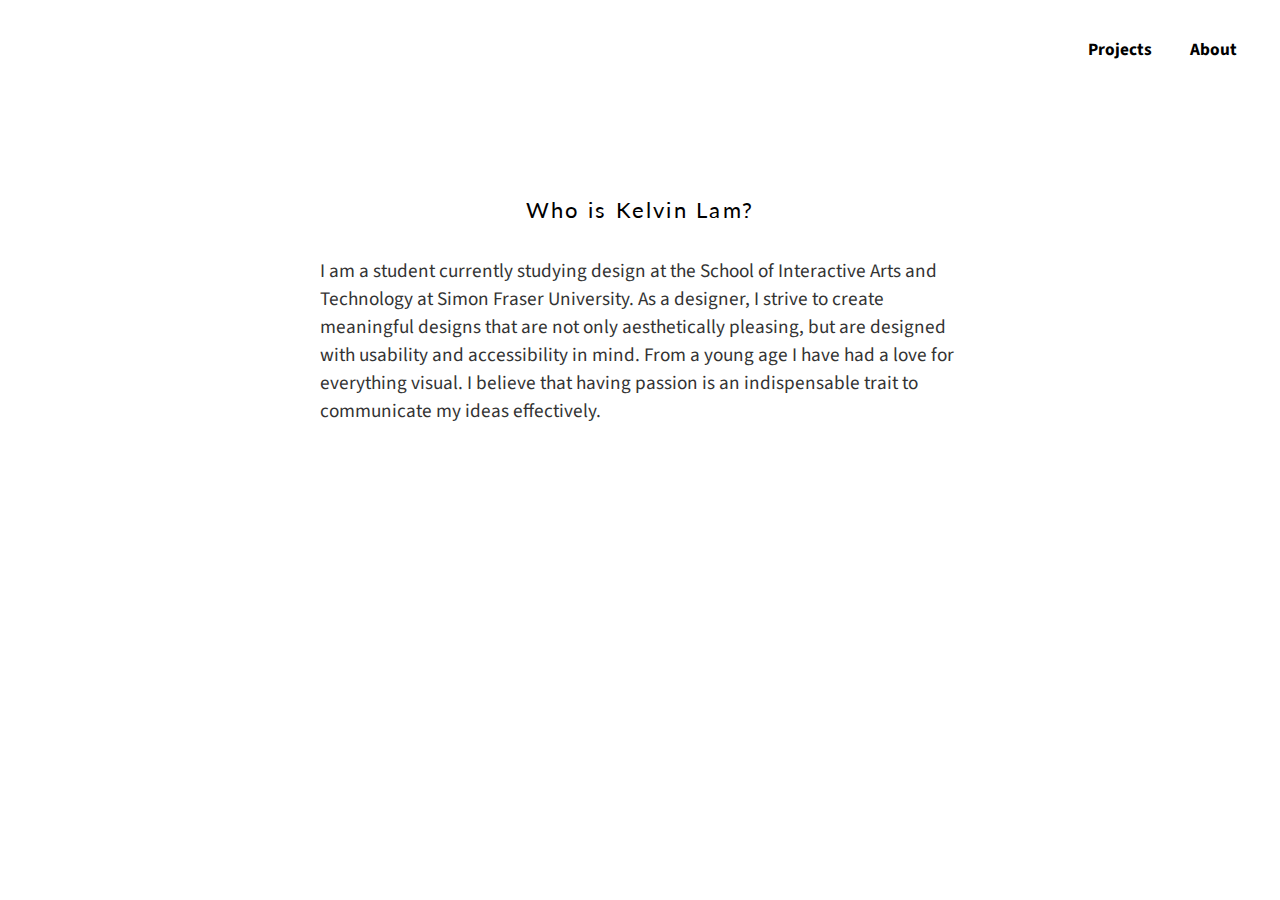
==== P03/about.html @ 129e7956 "p03 mar14" ====
<!DOCTYPE html>
<html lang="en">

  <head>
    <meta charset="utf-8">
    <meta name="viewport" content="width=device-width, initial-scale=1">
    <title>About</title>

    <link href="css/main.css" rel="stylesheet">
    <link href="css/grid.css" rel="stylesheet">

    <link href="https://fonts.googleapis.com/css?family=Source+Sans+Pro:300" rel="stylesheet">
    <link href="https://fonts.googleapis.com/css?family=Lato" rel="stylesheet">
    <link href="https://fonts.googleapis.com/css?family=Raleway:300" rel="stylesheet"> 
  </head>


  <body>
    <header>
      <div class="container">
        <nav class="right">
          <p>
            <a href="index.html">Projects</a>
            <a href="about.html">About</a>
          </p>
        </nav>
      </div>
    </header>

<!-- content area -->
    <div class="content2">
      <div class="block">
        <h2 class="centered">Who is Kelvin Lam?</h2>
        <p>I am a student currently studying design at the School of Interactive Arts and Technology at Simon Fraser University. As a designer, I strive to create meaningful designs that are not only aesthetically pleasing, but are designed with usability and accessibility in mind. From a young age I have had a love for everything visual. I believe that having passion is an indispensable trait to communicate my ideas effectively.</p>
      </div>
    </div>
<!-- //content area -->
  </body>
</html>
---- P03/css/main.css ----
body {
  font-family: Lato, sans-serif;
  margin: 0;
}

p {
  font-family: Source Sans Pro, sans-serif;
  font-size: 1.2em;
  color: #333;
}

header {
  padding: 0 2%;
}

header .right {
  margin-top: 1em;
}

a {
  text-decoration: none;
  color: black;
  -webkit-transition: color 0.5s ease-out;
  transition: color 0.3s ease-out
}

a:hover {
  color: #a1cf5b;
}

nav a {
  text-decoration: none;
  padding: 1em;
  font-size: 0.9em;
  font-weight: bold;
}

code {
  display: block;
  margin-bottom: 1em;
}

section h2 {
  border-bottom: dashed #a1cf5b 1px;
}

section h3 {
  margin-bottom: 0.25em;
}

section p {
  margin-top: 0;
}

section code {
  background-color: #ced5c3;
  padding: 1em 1.5em;
}

section, #grid-struct {
  padding: 2rem;
}

.shaded {
  background-color: #f9fcf4;
}

.centered {
  text-align: center;
}

.content2 h2 {
  margin: 1.5em 0;
}

img {
  width: 100%;
  margin-bottom: 1em;
}

/* 
  INTERACTIVE ELEMENTS -------------------
*/

/*Submit button*/
.button {
  background-color: white;
  border: solid #a1cf5b 3px;
  padding: 1em 2em;
  color: #a1cf5b;
  border-radius: .5em;
  margin: 1em;
  font-family: Lato;
  font-weight: bold;
  -webkit-transition: background-color 0.3s ease-out;
  transition: background-color 0.3s ease-out;
}

.button:hover, .button:focus {
  background-color: #a1cf5b;
  color: white;
}

/*Reset button*/
.button2 {
  background-color: white;
  border: solid #333 3px;
  padding: 1em 2em;
  color: #333;
  border-radius: .5em;
  margin: 1em;
  font-family: Lato;
  font-weight: bold;
  -webkit-transition: background-color 0.3s ease-out;
  transition: background-color 0.3s ease-out;
}

.button2:hover, .button2:focus {
  color: white;
  background-color: #333;
}



/* 
  TEXT ELEMENTS -------------------
*/

h1 {
  font-size: 4em;
  font-family: Raleway, sans-serif;
  letter-spacing: 0.2em;
  font-weight: normal;
}

.centered h1 {
  margin-top: 3em;
}

.head1 {
  font-size: 2em;
  letter-spacing: 0.8em;
  font-family: Lato, sans-serif;
  font-weight: normal;
}

h2 {
  margin-top: 0;
  font-size: 1.4em;
  letter-spacing: 0.1em;
  font-weight: normal;
}

h3 {
  font-size: 1.1em;
  font-weight: normal;
}

ul {
  list-style-type: circle;
  font-family: Source Sans Pro, sans-serif;
}

ol {
  font-family: Source Sans Pro, sans-serif;
}

.centered p {
  margin-bottom: 10em;
}

.centered a {

}




/*colour swatches*/
.color1  {
  background-color: #f9fcf4;
  border: solid lightgrey 1px;
}

.color2  {
  background-color: #ced5c3;
}

.color3  {
  background-color: #a1cf5b;
}

.color4  {
  background-color: #333333;
}

.color1, .color2, .color3, .color4 {
  padding: 0.5em;
  margin-bottom: 0.5em;
}

.col1 {
  background-color: #1a1a1a;
}

.col2 {
  background-color: #404040;
}

.col3 {
  background-color: #666666;
}

.col4 {
  background-color: #8c8c8c;
}

.col1, .col2, .col3, .col4 {
  padding: 1em;
  margin-bottom: 0.5em;
}

.green-border{
  border-top: dotted #a1cf5b 0.5em;
  border-bottom: dotted #a1cf5b 0.5em;
}

.colour-name{
  color: black;
  margin-top: 1em;
  font-family: Lato;
  text-align: center;
}

.color4 .colour-name{
  color: white;
}

.grid-name{
  color: white;
  margin-top: 1em;
  font-family: Lato;
  text-align: center;
  letter-spacing: 0.2em;
}

#green-shadow {
  text-shadow: 4px 4px #d7e5c0;
}
---- P03/css/grid.css ----
* {
    box-sizing: border-box;
}

.container {
    display: flex;
    flex-wrap: wrap;
}

.content {
    display: flex;
    flex-wrap: wrap;
    width: 80%;
    margin: 0 auto;
}

.content2 {
    display: flex;
    flex-wrap: wrap;
    width: 50%;
    margin: 5em auto;
}

.block {
    flex-grow: 1;
    flex-basis: 20em;
}

.block2 {
    flex-grow: 1;
    flex-basis: 10em;
}

.right {
    flex-grow: 1;
    flex-basis: 10em;
    text-align: right;
}

.thumbnail {
    flex-grow: 1;
    flex-basis: 20em;
    margin: 0.5em;
}
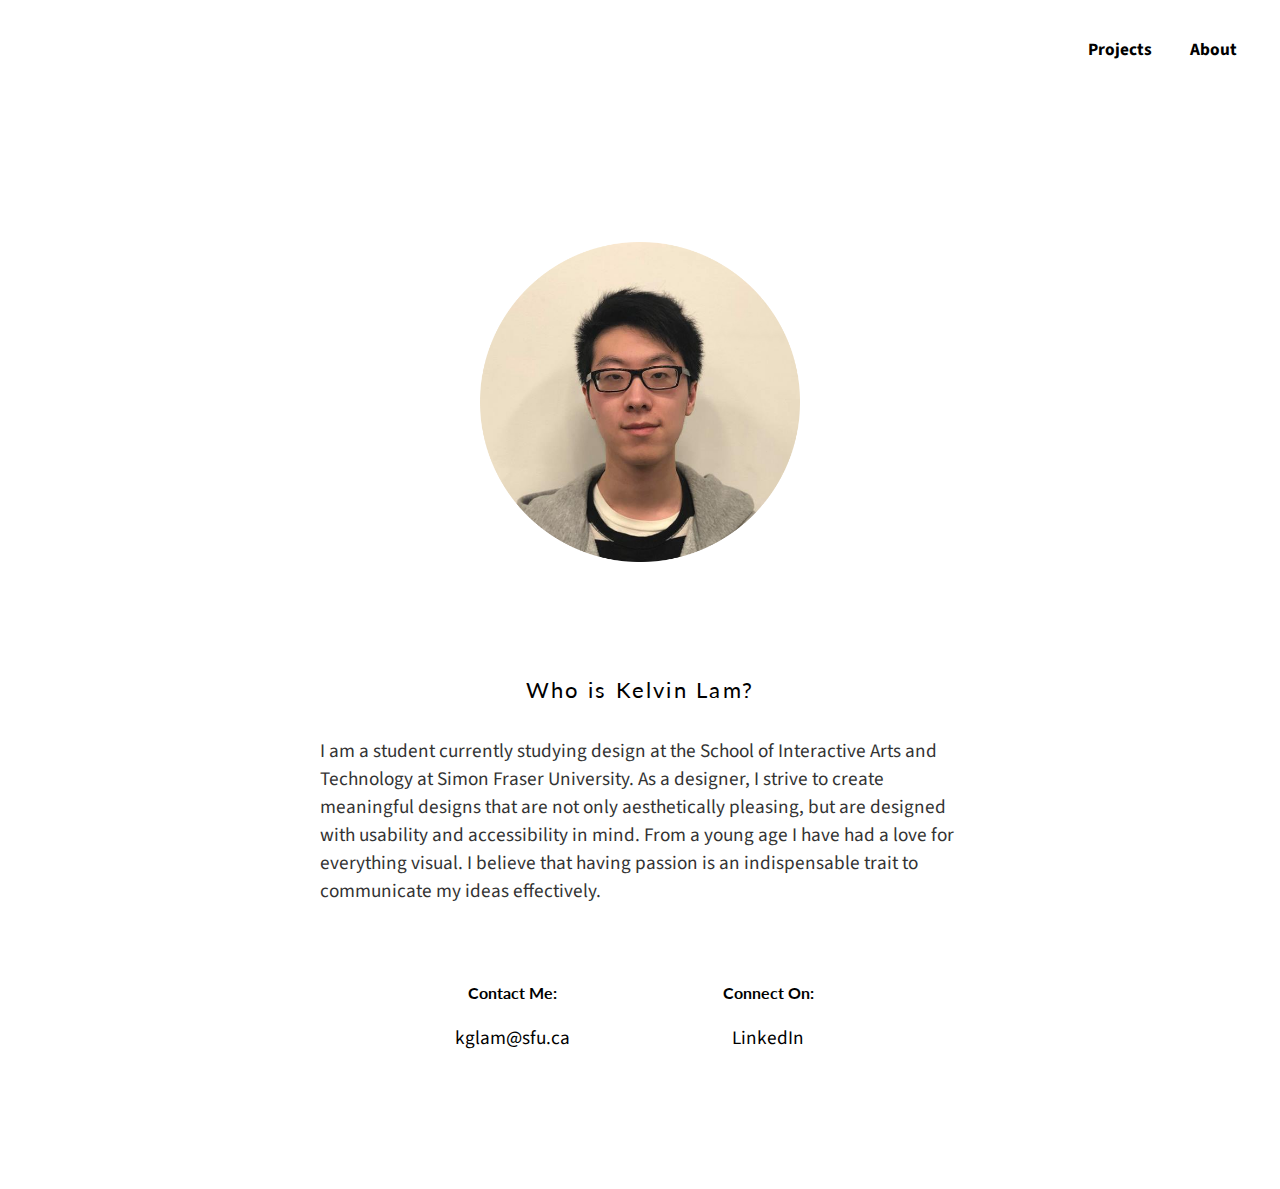
==== commit d452db05: "mar21" ====
--- a/P03/about.html
+++ b/P03/about.html
@@ -29,10 +29,27 @@
 
 <!-- content area -->
     <div class="content2">
-      <div class="block">
-        <h2 class="centered">Who is Kelvin Lam?</h2>
-        <p>I am a student currently studying design at the School of Interactive Arts and Technology at Simon Fraser University. As a designer, I strive to create meaningful designs that are not only aesthetically pleasing, but are designed with usability and accessibility in mind. From a young age I have had a love for everything visual. I believe that having passion is an indispensable trait to communicate my ideas effectively.</p>
+      <img class="content2" src="img/me.png" alt="portrait of me">
+      <div class="container">
+        <div class="block">
+          <h2 class="centered">Who is Kelvin Lam?</h2>
+          <p>I am a student currently studying design at the School of Interactive Arts and Technology at Simon Fraser University. As a designer, I strive to create meaningful designs that are not only aesthetically pleasing, but are designed with usability and accessibility in mind. From a young age I have had a love for everything visual. I believe that having passion is an indispensable trait to communicate my ideas effectively.</p>
+
+          <div class="content">
+            <div class="block2">
+              <h4 class="centered">Contact Me:</h4>
+              <p class="centered"><a href="mailto:kglam@sfu.ca">kglam@sfu.ca</a></p>
+            </div>
+             <div class="block2">
+              <h4 class="centered">Connect On:</h4>
+              <p class="centered"><a href="https://www.linkedin.com/in/kelvinlam-/">LinkedIn</a></p>
+            </div>
+          </div>
+
+
+        </div>
       </div>
+
     </div>
 <!-- //content area -->
   </body>
--- a/P03/css/main.css
+++ b/P03/css/main.css
@@ -15,6 +15,10 @@
 
 header .right {
   margin-top: 1em;
+}
+
+footer .block {
+  margin-top: 5em;
 }
 
 a {
@@ -169,10 +173,6 @@
   margin-bottom: 10em;
 }
 
-.centered a {
-
-}
-
 
 
 
@@ -246,4 +246,22 @@
 
 #green-shadow {
   text-shadow: 4px 4px #d7e5c0;
-}+}
+
+
+/*videos*/
+.video {
+  position: relative;
+  padding-bottom: 56.25%; /* 16:9 */
+  padding-top: 25px;
+  height: 0;
+}
+
+.video iframe {
+  position: absolute;
+  top: 0;
+  left: 0;
+  width: 100%;
+  height: 100%;
+}
+ /*learned how to make video player size responsive from https://css-tricks.com/NetMag/FluidWidthVideo/Article-FluidWidthVideo.php*/--- a/P03/css/grid.css
+++ b/P03/css/grid.css
@@ -21,6 +21,10 @@
     margin: 5em auto;
 }
 
+.content2 p {
+    margin-bottom: 3em;
+}
+
 .block {
     flex-grow: 1;
     flex-basis: 20em;
@@ -42,3 +46,38 @@
     flex-basis: 20em;
     margin: 0.5em;
 }
+
+/*responsiveness*/
+@media (max-width: 50em) {
+    .content2 {
+        width: 70%;
+    }
+}
+
+
+@media (max-width: 30em) {
+    h1 {
+        font-size: 3em;
+    }
+
+    .content {
+        width: 95%;
+    }
+
+    .content2 {
+        width: 85%;
+        font-size: 85%;
+    }
+
+    .right {
+        text-align: center;
+    }
+
+    .centered p {
+        margin-bottom: 4em;
+    }
+
+    .centered h1 {
+        margin-top: 2em;
+    }
+}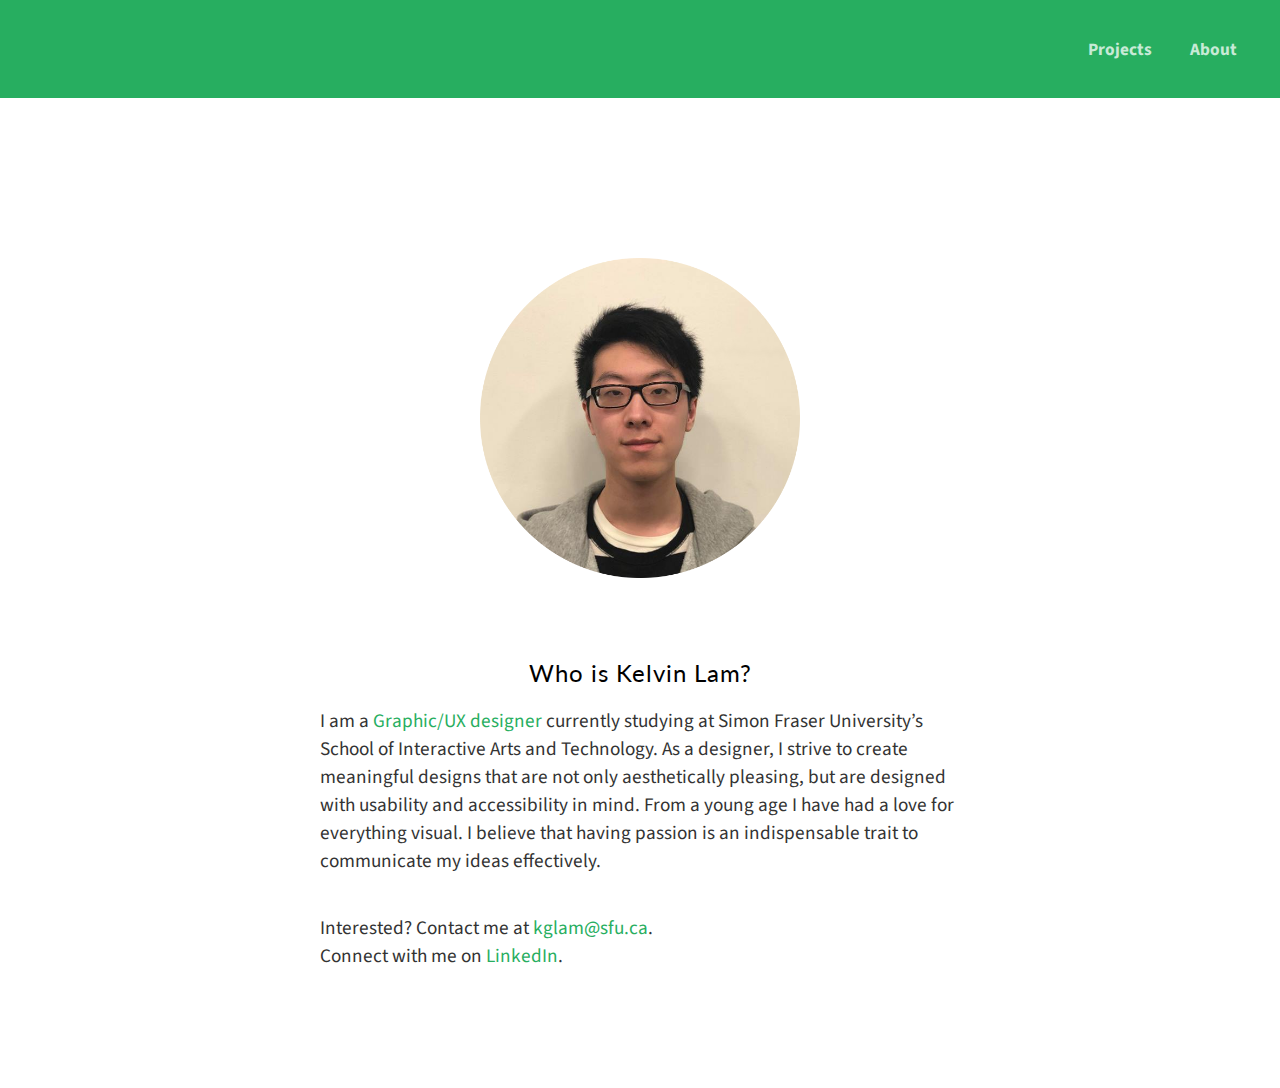
==== commit 0df231d0: "mar28 version" ====
--- a/P03/about.html
+++ b/P03/about.html
@@ -11,7 +11,7 @@
 
     <link href="https://fonts.googleapis.com/css?family=Source+Sans+Pro:300" rel="stylesheet">
     <link href="https://fonts.googleapis.com/css?family=Lato" rel="stylesheet">
-    <link href="https://fonts.googleapis.com/css?family=Raleway:300" rel="stylesheet"> 
+    <link href="https://fonts.googleapis.com/css?family=Montserrat:800" rel="stylesheet"> 
   </head>
 
 
@@ -28,23 +28,16 @@
     </header>
 
 <!-- content area -->
-    <div class="content2">
-      <img class="content2" src="img/me.png" alt="portrait of me">
+    <div class="content">
+      <img class="content" src="img/me.png" alt="portrait of me">
       <div class="container">
         <div class="block">
           <h2 class="centered">Who is Kelvin Lam?</h2>
-          <p>I am a student currently studying design at the School of Interactive Arts and Technology at Simon Fraser University. As a designer, I strive to create meaningful designs that are not only aesthetically pleasing, but are designed with usability and accessibility in mind. From a young age I have had a love for everything visual. I believe that having passion is an indispensable trait to communicate my ideas effectively.</p>
+          <p>I am a <em>Graphic/UX designer</em> currently studying at Simon Fraser University’s School of Interactive Arts and Technology. As a designer, I strive to create meaningful designs that are not only aesthetically pleasing, but are designed with usability and accessibility in mind. From a young age I have had a love for everything visual. I believe that having passion is an indispensable trait to communicate my ideas effectively.</p>
 
-          <div class="content">
-            <div class="block2">
-              <h4 class="centered">Contact Me:</h4>
-              <p class="centered"><a href="mailto:kglam@sfu.ca">kglam@sfu.ca</a></p>
+            <div class="block  centered">
+              <p class="block2">Interested? Contact me at <a href="mailto:kglam@sfu.ca">kglam@sfu.ca</a>.<br>Connect with me on <a href="https://www.linkedin.com/in/kelvinlam-/">LinkedIn</a>.</p>
             </div>
-             <div class="block2">
-              <h4 class="centered">Connect On:</h4>
-              <p class="centered"><a href="https://www.linkedin.com/in/kelvinlam-/">LinkedIn</a></p>
-            </div>
-          </div>
 
 
         </div>
--- a/P03/css/main.css
+++ b/P03/css/main.css
@@ -11,25 +11,27 @@
 
 header {
   padding: 0 2%;
+  background-color: #27ae60;
 }
 
 header .right {
+  margin: 1em 0;
+}
+
+footer .block {
   margin-top: 1em;
-}
-
-footer .block {
-  margin-top: 5em;
 }
 
 a {
   text-decoration: none;
-  color: black;
+  color: #27ae60;
   -webkit-transition: color 0.5s ease-out;
   transition: color 0.3s ease-out
 }
 
 a:hover {
-  color: #a1cf5b;
+  font-weight: bold;
+  color: #27ae60;
 }
 
 nav a {
@@ -37,6 +39,11 @@
   padding: 1em;
   font-size: 0.9em;
   font-weight: bold;
+  color: #c7ead6;
+}
+
+nav a:hover {
+  color: white;
 }
 
 code {
@@ -80,6 +87,11 @@
 img {
   width: 100%;
   margin-bottom: 1em;
+}
+
+em {
+  color: #27ae60;
+  font-style: normal;
 }
 
 /* 
@@ -131,14 +143,10 @@
 */
 
 h1 {
-  font-size: 4em;
-  font-family: Raleway, sans-serif;
-  letter-spacing: 0.2em;
-  font-weight: normal;
-}
-
-.centered h1 {
-  margin-top: 3em;
+  font-size: 5em;
+  font-family: Montserrat, sans-serif;
+  letter-spacing: 0.1em;
+  font-weight: normal;
 }
 
 .head1 {
@@ -146,17 +154,18 @@
   letter-spacing: 0.8em;
   font-family: Lato, sans-serif;
   font-weight: normal;
+  color: white;
 }
 
 h2 {
   margin-top: 0;
-  font-size: 1.4em;
-  letter-spacing: 0.1em;
+  font-size: 1.5em;
+  letter-spacing: 1px;
   font-weight: normal;
 }
 
 h3 {
-  font-size: 1.1em;
+  font-size: 1.2em;
   font-weight: normal;
 }
 
@@ -169,8 +178,8 @@
   font-family: Source Sans Pro, sans-serif;
 }
 
-.centered p {
-  margin-bottom: 10em;
+.green p {
+  font-size: 1.5em;
 }
 
 
@@ -187,7 +196,7 @@
 }
 
 .color3  {
-  background-color: #a1cf5b;
+  background-color: #27ae60;
 }
 
 .color4  {
@@ -195,7 +204,7 @@
 }
 
 .color1, .color2, .color3, .color4 {
-  padding: 0.5em;
+  padding-top: 1.5em;
   margin-bottom: 0.5em;
 }
 
@@ -217,6 +226,7 @@
 
 .col1, .col2, .col3, .col4 {
   padding: 1em;
+  padding-top: 2em;
   margin-bottom: 0.5em;
 }
 
@@ -232,6 +242,16 @@
   text-align: center;
 }
 
+.green {
+  background-color: #27ae60;
+  color: white;
+  padding: 16% 0;
+}
+
+.green p {
+  color: white;
+}
+
 .color4 .colour-name{
   color: white;
 }
@@ -243,11 +263,6 @@
   text-align: center;
   letter-spacing: 0.2em;
 }
-
-#green-shadow {
-  text-shadow: 4px 4px #d7e5c0;
-}
-
 
 /*videos*/
 .video {
@@ -264,4 +279,17 @@
   width: 100%;
   height: 100%;
 }
- /*learned how to make video player size responsive from https://css-tricks.com/NetMag/FluidWidthVideo/Article-FluidWidthVideo.php*/+ /*learned how to make video player size responsive from https://css-tricks.com/NetMag/FluidWidthVideo/Article-FluidWidthVideo.php*/
+
+ 
+/*other*/
+
+::-moz-selection { /* Code for Firefox */
+  color: white;
+  background: #27ae60;
+}
+::selection {
+  color: white;
+  background: #27ae60;
+}
+/*changing selection colour from https://www.w3schools.com/cssref/sel_selection.asp*/--- a/P03/css/grid.css
+++ b/P03/css/grid.css
@@ -7,22 +7,24 @@
     flex-wrap: wrap;
 }
 
+
 .content {
     display: flex;
     flex-wrap: wrap;
-    width: 80%;
-    margin: 0 auto;
+    width: 50%;
+    margin: 5em auto;
+}
+
+.content p {
+    margin-bottom: 2em;
 }
 
 .content2 {
     display: flex;
     flex-wrap: wrap;
     width: 50%;
-    margin: 5em auto;
-}
-
-.content2 p {
-    margin-bottom: 3em;
+    margin: 0 auto;
+    padding: 15% 0;
 }
 
 .block {
@@ -33,6 +35,7 @@
 .block2 {
     flex-grow: 1;
     flex-basis: 10em;
+    text-align: left;
 }
 
 .right {
@@ -43,28 +46,29 @@
 
 .thumbnail {
     flex-grow: 1;
-    flex-basis: 20em;
-    margin: 0.5em;
+    flex-basis: 15em;
+    margin: 1em;
 }
 
 /*responsiveness*/
-@media (max-width: 50em) {
-    .content2 {
+@media (max-width: 60em) {
+    .content {
         width: 70%;
     }
 }
 
-
-@media (max-width: 30em) {
+@media (max-width: 45em) {
     h1 {
         font-size: 3em;
     }
+}
 
-    .content {
+@media (max-width: 33em) {
+    .content2 {
         width: 95%;
     }
 
-    .content2 {
+    .content {
         width: 85%;
         font-size: 85%;
     }
@@ -72,12 +76,4 @@
     .right {
         text-align: center;
     }
-
-    .centered p {
-        margin-bottom: 4em;
-    }
-
-    .centered h1 {
-        margin-top: 2em;
-    }
 }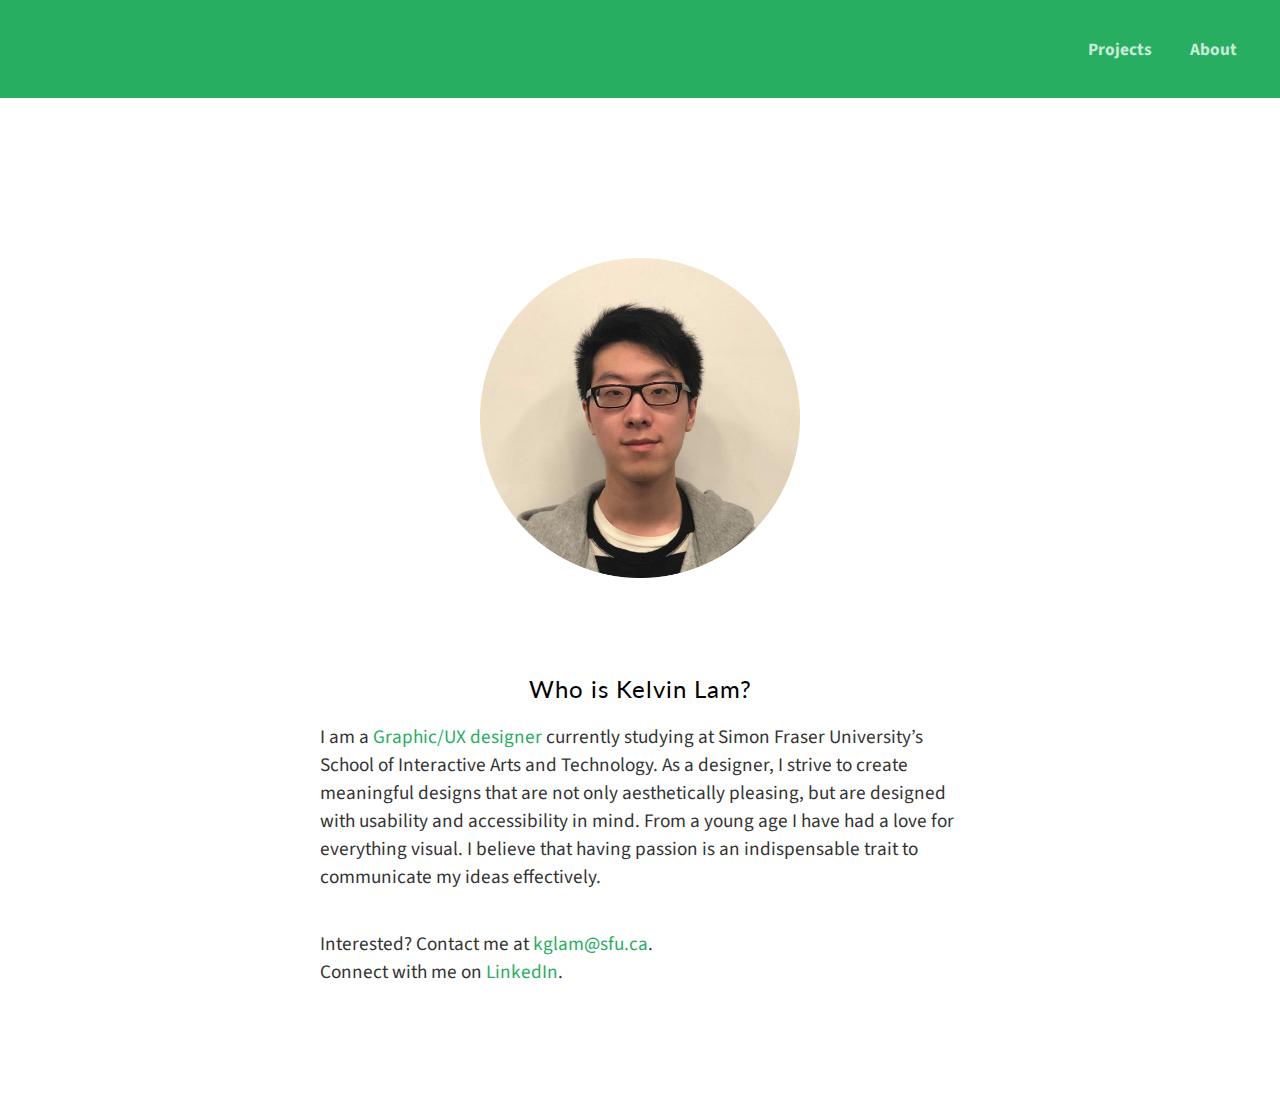
==== commit 371537fa: "Final Version" ====
--- a/P03/about.html
+++ b/P03/about.html
@@ -29,7 +29,11 @@
 
 <!-- content area -->
     <div class="content">
-      <img class="content" src="img/me.png" alt="portrait of me">
+      <div class="content">
+        <div class="block">
+          <img src="img/me.png" alt="portrait of me">
+        </div>
+      </div>
       <div class="container">
         <div class="block">
           <h2 class="centered">Who is Kelvin Lam?</h2>
--- a/P03/css/main.css
+++ b/P03/css/main.css
@@ -1,295 +1,341 @@
-body {
-  font-family: Lato, sans-serif;
-  margin: 0;
-}
-
-p {
-  font-family: Source Sans Pro, sans-serif;
-  font-size: 1.2em;
-  color: #333;
-}
-
-header {
-  padding: 0 2%;
-  background-color: #27ae60;
-}
-
-header .right {
-  margin: 1em 0;
-}
-
-footer .block {
-  margin-top: 1em;
-}
-
-a {
-  text-decoration: none;
-  color: #27ae60;
-  -webkit-transition: color 0.5s ease-out;
-  transition: color 0.3s ease-out
-}
-
-a:hover {
-  font-weight: bold;
-  color: #27ae60;
-}
-
-nav a {
-  text-decoration: none;
-  padding: 1em;
-  font-size: 0.9em;
-  font-weight: bold;
-  color: #c7ead6;
-}
-
-nav a:hover {
-  color: white;
-}
-
-code {
-  display: block;
-  margin-bottom: 1em;
-}
-
-section h2 {
-  border-bottom: dashed #a1cf5b 1px;
-}
-
-section h3 {
-  margin-bottom: 0.25em;
-}
-
-section p {
-  margin-top: 0;
-}
-
-section code {
-  background-color: #ced5c3;
-  padding: 1em 1.5em;
-}
-
-section, #grid-struct {
-  padding: 2rem;
-}
-
-.shaded {
-  background-color: #f9fcf4;
-}
-
-.centered {
-  text-align: center;
-}
-
-.content2 h2 {
-  margin: 1.5em 0;
-}
-
-img {
-  width: 100%;
-  margin-bottom: 1em;
-}
-
-em {
-  color: #27ae60;
-  font-style: normal;
-}
-
-/* 
-  INTERACTIVE ELEMENTS -------------------
-*/
-
-/*Submit button*/
-.button {
-  background-color: white;
-  border: solid #a1cf5b 3px;
-  padding: 1em 2em;
-  color: #a1cf5b;
-  border-radius: .5em;
-  margin: 1em;
-  font-family: Lato;
-  font-weight: bold;
-  -webkit-transition: background-color 0.3s ease-out;
-  transition: background-color 0.3s ease-out;
-}
-
-.button:hover, .button:focus {
-  background-color: #a1cf5b;
-  color: white;
-}
-
-/*Reset button*/
-.button2 {
-  background-color: white;
-  border: solid #333 3px;
-  padding: 1em 2em;
-  color: #333;
-  border-radius: .5em;
-  margin: 1em;
-  font-family: Lato;
-  font-weight: bold;
-  -webkit-transition: background-color 0.3s ease-out;
-  transition: background-color 0.3s ease-out;
-}
-
-.button2:hover, .button2:focus {
-  color: white;
-  background-color: #333;
-}
-
-
-
-/* 
-  TEXT ELEMENTS -------------------
-*/
-
-h1 {
-  font-size: 5em;
-  font-family: Montserrat, sans-serif;
-  letter-spacing: 0.1em;
-  font-weight: normal;
-}
-
-.head1 {
-  font-size: 2em;
-  letter-spacing: 0.8em;
-  font-family: Lato, sans-serif;
-  font-weight: normal;
-  color: white;
-}
-
-h2 {
-  margin-top: 0;
-  font-size: 1.5em;
-  letter-spacing: 1px;
-  font-weight: normal;
-}
-
-h3 {
-  font-size: 1.2em;
-  font-weight: normal;
-}
-
-ul {
-  list-style-type: circle;
-  font-family: Source Sans Pro, sans-serif;
-}
-
-ol {
-  font-family: Source Sans Pro, sans-serif;
-}
-
-.green p {
-  font-size: 1.5em;
-}
-
-
-
-
-/*colour swatches*/
-.color1  {
-  background-color: #f9fcf4;
-  border: solid lightgrey 1px;
-}
-
-.color2  {
-  background-color: #ced5c3;
-}
-
-.color3  {
-  background-color: #27ae60;
-}
-
-.color4  {
-  background-color: #333333;
-}
-
-.color1, .color2, .color3, .color4 {
-  padding-top: 1.5em;
-  margin-bottom: 0.5em;
-}
-
-.col1 {
-  background-color: #1a1a1a;
-}
-
-.col2 {
-  background-color: #404040;
-}
-
-.col3 {
-  background-color: #666666;
-}
-
-.col4 {
-  background-color: #8c8c8c;
-}
-
-.col1, .col2, .col3, .col4 {
-  padding: 1em;
-  padding-top: 2em;
-  margin-bottom: 0.5em;
-}
-
-.green-border{
-  border-top: dotted #a1cf5b 0.5em;
-  border-bottom: dotted #a1cf5b 0.5em;
-}
-
-.colour-name{
-  color: black;
-  margin-top: 1em;
-  font-family: Lato;
-  text-align: center;
-}
-
-.green {
-  background-color: #27ae60;
-  color: white;
-  padding: 16% 0;
-}
-
-.green p {
-  color: white;
-}
-
-.color4 .colour-name{
-  color: white;
-}
-
-.grid-name{
-  color: white;
-  margin-top: 1em;
-  font-family: Lato;
-  text-align: center;
-  letter-spacing: 0.2em;
-}
-
-/*videos*/
-.video {
-  position: relative;
-  padding-bottom: 56.25%; /* 16:9 */
-  padding-top: 25px;
-  height: 0;
-}
-
-.video iframe {
-  position: absolute;
-  top: 0;
-  left: 0;
-  width: 100%;
-  height: 100%;
-}
- /*learned how to make video player size responsive from https://css-tricks.com/NetMag/FluidWidthVideo/Article-FluidWidthVideo.php*/
-
- 
-/*other*/
-
-::-moz-selection { /* Code for Firefox */
-  color: white;
-  background: #27ae60;
-}
-::selection {
-  color: white;
-  background: #27ae60;
-}
+body {
+  font-family: Lato, sans-serif;
+  margin: 0;
+}
+
+p {
+  font-family: Source Sans Pro, sans-serif;
+  font-size: 1.2em;
+  color: #333;
+}
+
+header {
+  padding: 0 2%;
+  background-color: #27ae60;
+}
+
+header .right {
+  margin: 1em 0;
+}
+
+footer .block {
+  margin-top: 1em;
+}
+
+a {
+  text-decoration: none;
+  color: #27ae60;
+  -webkit-transition: color 0.5s ease-out;
+  transition: color 0.3s ease-out
+}
+
+a:hover {
+  font-weight: bold;
+  color: #27ae60;
+}
+
+nav a {
+  text-decoration: none;
+  padding: 1em;
+  font-size: 0.9em;
+  font-weight: bold;
+  color: #c7ead6;
+}
+
+nav a:hover {
+  color: white;
+}
+
+code {
+  display: block;
+  margin-bottom: 1em;
+}
+
+section h2 {
+  border-bottom: dashed #a1cf5b 1px;
+}
+
+section h3 {
+  margin-bottom: 0.25em;
+}
+
+section p {
+  margin-top: 0;
+}
+
+section code {
+  background-color: #ced5c3;
+  padding: 1em 1.5em;
+}
+
+section, #grid-struct {
+  padding: 2rem;
+}
+
+.shaded {
+  background-color: #f9fcf4;
+}
+
+.centered {
+  text-align: center;
+}
+
+.content2 h2 {
+  margin: 1.5em 0;
+}
+
+img {
+  display: block;
+  width: 100%;
+  margin-bottom: 1em;
+}
+
+em {
+  color: #27ae60;
+  font-style: normal;
+}
+
+/* 
+  INTERACTIVE ELEMENTS -------------------
+*/
+
+/*Submit button*/
+.button {
+  background-color: white;
+  border: solid #a1cf5b 3px;
+  padding: 1em 2em;
+  color: #a1cf5b;
+  border-radius: .5em;
+  margin: 1em;
+  font-family: Lato;
+  font-weight: bold;
+  -webkit-transition: background-color 0.3s ease-out;
+  transition: background-color 0.3s ease-out;
+}
+
+.button:hover, .button:focus {
+  background-color: #a1cf5b;
+  color: white;
+}
+
+/*Reset button*/
+.button2 {
+  background-color: white;
+  border: solid #333 3px;
+  padding: 1em 2em;
+  color: #333;
+  border-radius: .5em;
+  margin: 1em;
+  font-family: Lato;
+  font-weight: bold;
+  -webkit-transition: background-color 0.3s ease-out;
+  transition: background-color 0.3s ease-out;
+}
+
+.button2:hover, .button2:focus {
+  color: white;
+  background-color: #333;
+}
+
+
+
+/* 
+  TEXT ELEMENTS -------------------
+*/
+
+h1 {
+  font-size: 5em;
+  font-family: Montserrat, sans-serif;
+  letter-spacing: 0.1em;
+  font-weight: normal;
+}
+
+.head1 {
+  font-size: 2em;
+  letter-spacing: 0.8em;
+  font-family: Lato, sans-serif;
+  font-weight: normal;
+  color: white;
+}
+
+h2 {
+  margin-top: 0;
+  font-size: 1.5em;
+  letter-spacing: 1px;
+  font-weight: normal;
+}
+
+h3 {
+  font-size: 1.2em;
+  font-weight: normal;
+}
+
+ul {
+  list-style-type: circle;
+  font-family: Source Sans Pro, sans-serif;
+}
+
+ol {
+  font-family: Source Sans Pro, sans-serif;
+}
+
+.green p {
+  font-size: 1.5em;
+}
+
+
+
+
+/*colour swatches*/
+.color1  {
+  background-color: #f9fcf4;
+  border: solid lightgrey 1px;
+}
+
+.color2  {
+  background-color: #ced5c3;
+}
+
+.color3  {
+  background-color: #27ae60;
+}
+
+.color4  {
+  background-color: #333333;
+}
+
+.color1, .color2, .color3, .color4 {
+  padding-top: 1.5em;
+  margin-bottom: 0.5em;
+}
+
+.col1 {
+  background-color: #1a1a1a;
+}
+
+.col2 {
+  background-color: #404040;
+}
+
+.col3 {
+  background-color: #666666;
+}
+
+.col4 {
+  background-color: #8c8c8c;
+}
+
+.col1, .col2, .col3, .col4 {
+  padding: 1em;
+  padding-top: 2em;
+  margin-bottom: 0.5em;
+}
+
+.green-border{
+  border-top: dotted #a1cf5b 0.5em;
+  border-bottom: dotted #a1cf5b 0.5em;
+}
+
+.colour-name{
+  color: black;
+  margin-top: 1em;
+  font-family: Lato;
+  text-align: center;
+}
+
+.green {
+  background-color: #27ae60;
+  color: white;
+  padding: 16% 0;
+}
+
+.green p {
+  color: white;
+}
+
+.color4 .colour-name{
+  color: white;
+}
+
+.grid-name{
+  color: white;
+  margin-top: 1em;
+  font-family: Lato;
+  text-align: center;
+  letter-spacing: 0.2em;
+}
+
+/*videos*/
+.video {
+  position: relative;
+  padding-bottom: 56.25%; /* 16:9 */
+  padding-top: 25px;
+  height: 0;
+}
+
+.video iframe {
+  position: absolute;
+  top: 0;
+  left: 0;
+  width: 100%;
+  height: 100%;
+}
+ /*learned how to make video player size responsive from https://css-tricks.com/NetMag/FluidWidthVideo/Article-FluidWidthVideo.php*/
+
+ 
+/*other*/
+
+/*project thumbnail hover code*/
+.hover-container {
+  position: relative;
+}
+
+.overlay {
+  position: absolute;
+  top: 0;
+  bottom: 0;
+  left: 0;
+  right: 0;
+  height: 100%;
+  width: 100%;
+  opacity: 0;
+  transition: .5s ease;
+  background-color: black;
+}
+
+.hover-container:hover .overlay {
+  opacity: 0.7;
+}
+
+.hover-container:hover .hover-text {
+  font-weight: normal;
+  opacity: 1;
+}
+
+.hover-text {
+  font-family: Montserrat, sans-serif;
+  color: white;
+  font-size: 2em;
+  position: absolute;
+  top: 50%;
+  left: 50%;
+  width: 80%;
+  opacity: 0;
+  transform: translate(-50%, -50%);
+  -ms-transform: translate(-50%, -50%);
+  text-align: center;
+}
+/*learned from https://www.w3schools.com/howto/howto_css_image_overlay.asp*/
+/*end of project thumbnail hover code*/
+
+
+
+::-moz-selection { /* Code for Firefox */
+  color: white;
+  background: #27ae60;
+}
+::selection {
+  color: white;
+  background: #27ae60;
+}
 /*changing selection colour from https://www.w3schools.com/cssref/sel_selection.asp*/--- a/P03/css/grid.css
+++ b/P03/css/grid.css
@@ -1,79 +1,87 @@
-* {
-    box-sizing: border-box;
-}
-
-.container {
-    display: flex;
-    flex-wrap: wrap;
-}
-
-
-.content {
-    display: flex;
-    flex-wrap: wrap;
-    width: 50%;
-    margin: 5em auto;
-}
-
-.content p {
-    margin-bottom: 2em;
-}
-
-.content2 {
-    display: flex;
-    flex-wrap: wrap;
-    width: 50%;
-    margin: 0 auto;
-    padding: 15% 0;
-}
-
-.block {
-    flex-grow: 1;
-    flex-basis: 20em;
-}
-
-.block2 {
-    flex-grow: 1;
-    flex-basis: 10em;
-    text-align: left;
-}
-
-.right {
-    flex-grow: 1;
-    flex-basis: 10em;
-    text-align: right;
-}
-
-.thumbnail {
-    flex-grow: 1;
-    flex-basis: 15em;
-    margin: 1em;
-}
-
-/*responsiveness*/
-@media (max-width: 60em) {
-    .content {
-        width: 70%;
-    }
-}
-
-@media (max-width: 45em) {
-    h1 {
-        font-size: 3em;
-    }
-}
-
-@media (max-width: 33em) {
-    .content2 {
-        width: 95%;
-    }
-
-    .content {
-        width: 85%;
-        font-size: 85%;
-    }
-
-    .right {
-        text-align: center;
-    }
+* {
+    box-sizing: border-box;
+}
+
+.container {
+    display: flex;
+    flex-wrap: wrap;
+}
+
+
+.content {
+    display: flex;
+    flex-wrap: wrap;
+    width: 50%;
+    margin: 5em auto;
+}
+
+.content p {
+    margin-bottom: 2em;
+}
+
+.content2 {
+    display: flex;
+    flex-wrap: wrap;
+    width: 50%;
+    margin: 0 auto;
+    padding: 15% 0;
+}
+
+.block {
+    flex-grow: 1;
+    flex-basis: 20em;
+}
+
+.block2 {
+    flex-grow: 1;
+    flex-basis: 10em;
+    text-align: left;
+}
+
+.right {
+    flex-grow: 1;
+    flex-basis: 10em;
+    text-align: right;
+}
+
+.thumbnail {
+    flex-grow: 1;
+    flex-basis: 15em;
+    margin: 1em;
+}
+
+/*responsiveness*/
+@media (max-width: 60em) {
+    .content {
+        width: 70%;
+    }
+
+    .hover-text {
+        width: 100%;
+    }
+}
+
+@media (max-width: 45em) {
+    h1 {
+        font-size: 3em;
+    }
+
+    .hover-text {
+        font-size: 1.8em;
+    }
+}
+
+@media (max-width: 33em) {
+    .content2 {
+        width: 95%;
+    }
+
+    .content {
+        width: 85%;
+        font-size: 85%;
+    }
+
+    .right {
+        text-align: center;
+    }
 }